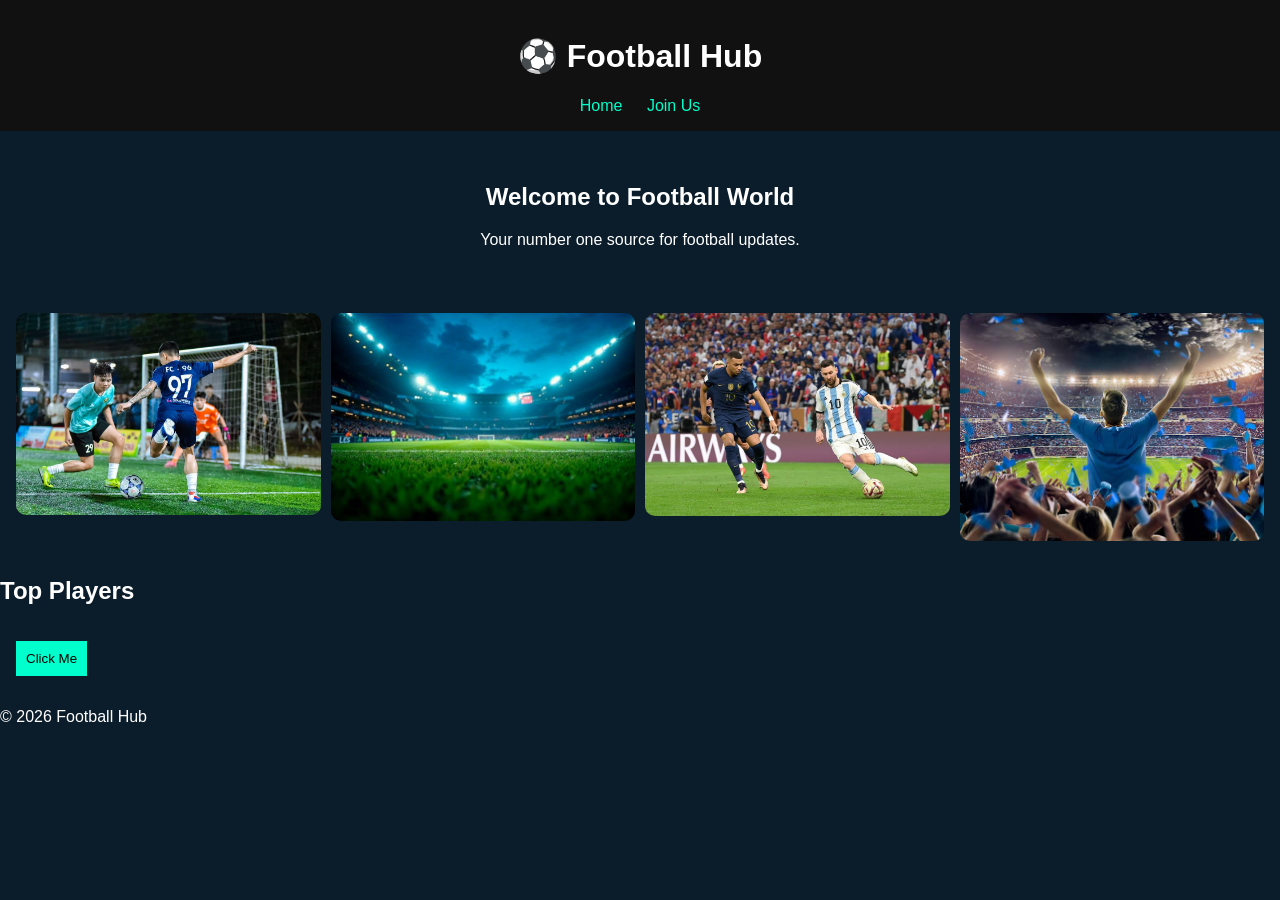
==== week 6/index.html @ 7bc01bdb "THE" ====
<!DOCTYPE html>
<html lang="en">
<head>
  <meta charset="UTF-8">
  <meta name="description" content="Football Hub - Latest football updates and players">
  <meta name="viewport" content="width=device-width, initial-scale=1.0">
  <title>Football Hub</title>
  <link rel="stylesheet" href="styles/styles.css">
  <script defer src="scripts/script.js"></script>
</head>

<body>

<header>
  <h1>⚽ Football Hub</h1>
  <nav>
    <a href="index.html">Home</a>
    <a href="form.html">Join Us</a>
  </nav>
</header>

<main>

<section class="hero">
  <h2>Welcome to Football World</h2>
  <p>Your number one source for football updates.</p>
</section>

<section class="gallery">

  <img src="images/football1.jpg" alt="Football match" loading="lazy">
  <img src="images/football2.jpg" alt="Football stadium" loading="lazy">
  <img src="images/football3.jpg" alt="Football player" loading="lazy">
  <img src="images/football4.jpg" alt="Football fans" loading="lazy">

</section>

<section>
  <h2>Top Players</h2>
  <ul id="playerList"></ul>
</section>

<button id="showMessage">Click Me</button>
<p id="message"></p>

</main>

<footer>
  <p>&copy; 2026 Football Hub</p>
</footer>

</body>
</html>
---- week 6/styles/styles.css ----
body {
  font-family: Arial, sans-serif;
  margin: 0;
  background: #0b1d2a;
  color: white;
}

header {
  background: #111;
  padding: 1rem;
  text-align: center;
}

nav a {
  margin: 0 10px;
  color: #00ffcc;
  text-decoration: none;
}

.hero {
  text-align: center;
  padding: 2rem;
}

.gallery {
  display: grid;
  grid-template-columns: repeat(auto-fit, minmax(200px, 1fr));
  gap: 10px;
  padding: 1rem;
}

.gallery img {
  width: 100%;
  border-radius: 10px;
}

button {
  margin: 1rem;
  padding: 10px;
  background: #00ffcc;
  border: none;
  cursor: pointer;
}

form {
  display: flex;
  flex-direction: column;
  padding: 1rem;
}

input {
  margin-bottom: 10px;
  padding: 8px;
}
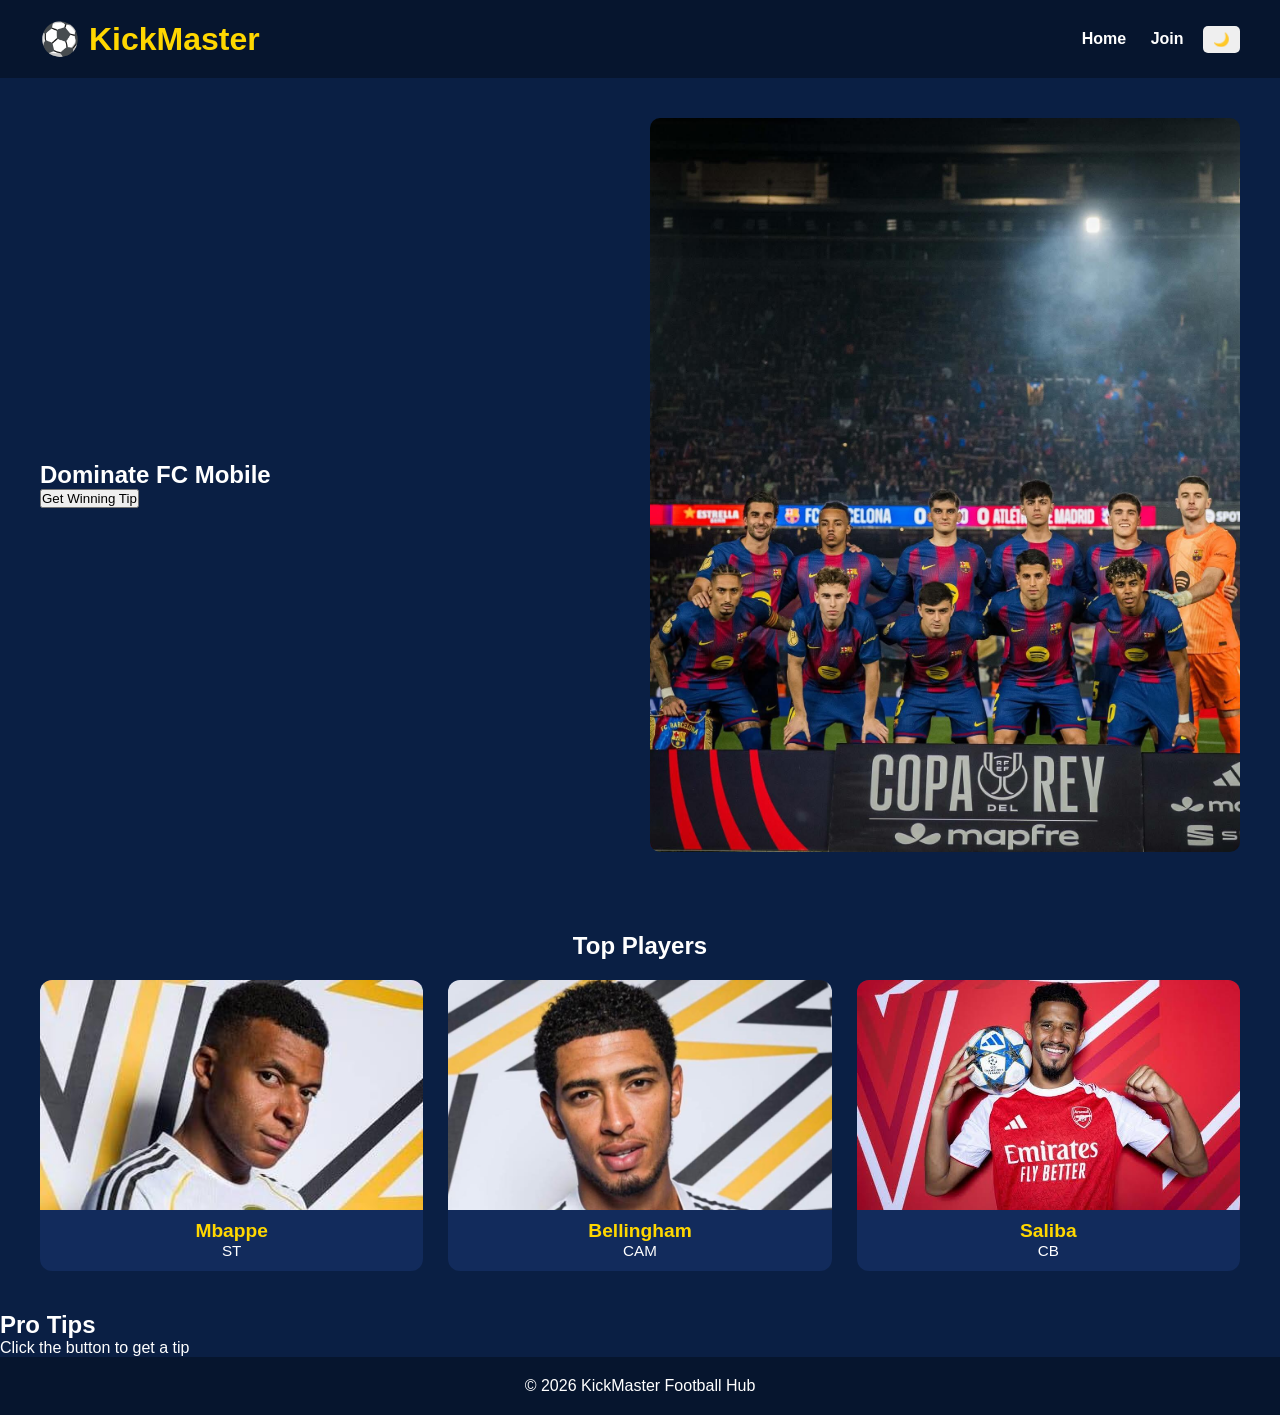
==== commit 54c5fabe: "done" ====
--- a/week 6/index.html
+++ b/week 6/index.html
@@ -1,53 +1,30 @@
-<!DOCTYPE html>
-<html lang="en">
+<!DOCTYPE html><html lang="en">
 <head>
-  <meta charset="UTF-8">
-  <meta name="description" content="Football Hub - Latest football updates and players">
-  <meta name="viewport" content="width=device-width, initial-scale=1.0">
-  <title>Football Hub</title>
-  <link rel="stylesheet" href="styles/styles.css">
-  <script defer src="scripts/script.js"></script>
-</head>
-
-<body>
-
-<header>
-  <h1>⚽ Football Hub</h1>
-  <nav>
-    <a href="index.html">Home</a>
-    <a href="form.html">Join Us</a>
-  </nav>
-</header>
-
-<main>
-
-<section class="hero">
-  <h2>Welcome to Football World</h2>
-  <p>Your number one source for football updates.</p>
-</section>
-
-<section class="gallery">
-
-  <img src="images/football1.jpg" alt="Football match" loading="lazy">
-  <img src="images/football2.jpg" alt="Football stadium" loading="lazy">
-  <img src="images/football3.jpg" alt="Football player" loading="lazy">
-  <img src="images/football4.jpg" alt="Football fans" loading="lazy">
-
-</section>
-
-<section>
-  <h2>Top Players</h2>
-  <ul id="playerList"></ul>
-</section>
-
-<button id="showMessage">Click Me</button>
-<p id="message"></p>
-
-</main>
-
-<footer>
-  <p>&copy; 2026 Football Hub</p>
-</footer>
-
-</body>
+<meta charset="UTF-8">
+<meta name="viewport" content="width=device-width, initial-scale=1.0">
+<meta name="description" content="KickMaster Football Hub - Elite tactics and players for FC Mobile.">
+<meta name="author" content="Jesse Chisom Nnadi"><title>KickMaster Football Hub</title><link rel="stylesheet" href="styles/styles.css">
+<script defer src="scripts/main.js"></script>
+</head><body><header class="header">
+<h1>⚽ KickMaster</h1><nav>
+<a href="index.html">Home</a>
+<a href="form.html">Join</a>
+<button id="themeToggle" aria-label="Toggle theme">🌙</button>
+</nav>
+</header><main><section class="hero">
+<div class="hero-text">
+<h2>Dominate FC Mobile</h2>
+<p id="welcome"></p>
+<button id="newTip" type="button">Get Winning Tip</button>
+</div>
+<img src="images/team.jpg" alt="Professional football team lineup" loading="lazy">
+</section><section class="players-section">
+<h2>Top Players</h2>
+<div id="players" class="grid"></div>
+</section><section class="tips">
+<h2>Pro Tips</h2>
+<p id="tip">Click the button to get a tip</p>
+</section></main><footer>
+<p>&copy; 2026 KickMaster Football Hub</p>
+</footer></body>
 </html>
--- a/week 6/styles/styles.css
+++ b/week 6/styles/styles.css
@@ -1,54 +1,172 @@
+/* ================= RESET ================= */
+* {
+  margin: 0;
+  padding: 0;
+  box-sizing: border-box;
+}
+
+/* ================= BODY ================= */
 body {
   font-family: Arial, sans-serif;
-  margin: 0;
-  background: #0b1d2a;
+  background: #0A1F44;
   color: white;
+  transition: 0.3s;
 }
 
-header {
-  background: #111;
-  padding: 1rem;
-  text-align: center;
+body.light {
+  background: #f4f4f4;
+  color: #111;
 }
 
-nav a {
-  margin: 0 10px;
-  color: #00ffcc;
-  text-decoration: none;
+/* ================= HEADER ================= */
+.header {
+  display: flex;
+  justify-content: space-between;
+  align-items: center;
+  padding: 20px 40px;
+  background: #06152e;
 }
 
-.hero {
-  text-align: center;
-  padding: 2rem;
+body.light .header {
+  background: #ddd;
 }
 
-.gallery {
-  display: grid;
-  grid-template-columns: repeat(auto-fit, minmax(200px, 1fr));
-  gap: 10px;
-  padding: 1rem;
+.header h1 {
+  color: gold;
 }
 
-.gallery img {
+/* ================= NAV ================= */
+nav a {
+  margin-left: 20px;
+  color: white;
+  text-decoration: none;
+  font-weight: bold;
+}
+
+body.light nav a {
+  color: black;
+}
+
+nav a:hover {
+  color: gold;
+}
+
+/* ================= THEME BUTTON ================= */
+#themeToggle {
+  margin-left: 15px;
+  padding: 6px 10px;
+  border: none;
+  border-radius: 5px;
+  cursor: pointer;
+}
+
+/* ================= HERO ================= */
+.hero {
+  display: grid;
+  grid-template-columns: 1fr 1fr;
+  align-items: center;
+  padding: 40px;
+  gap: 20px;
+}
+
+.hero img {
   width: 100%;
   border-radius: 10px;
 }
 
-button {
-  margin: 1rem;
-  padding: 10px;
-  background: #00ffcc;
-  border: none;
-  cursor: pointer;
+/* ================= PLAYER SECTION ================= */
+.players-section {
+  padding: 40px;
+  text-align: center;
 }
 
-form {
+/* GRID */
+.grid {
+  display: grid;
+  grid-template-columns: repeat(auto-fit, minmax(220px, 1fr));
+  gap: 25px;
+  padding-top: 20px;
+}
+
+/* CARD */
+.card {
+  background: #122b5c;
+  border-radius: 12px;
+  overflow: hidden;
+  text-align: center;
+  transition: all 0.3s ease;
+}
+
+body.light .card {
+  background: white;
+}
+
+/* 🔥 IMAGE FIX (THIS SOLVES YOUR ISSUE) */
+.card img {
+  width: 100%;
+  height: 230px;
+  object-fit: cover;
+  object-position: top;
+  display: block;
+}
+
+/* TEXT */
+.card h3 {
+  margin-top: 10px;
+  font-size: 1.2rem;
+  color: gold;
+}
+
+.card p {
+  margin-bottom: 12px;
+  font-size: 0.95rem;
+}
+
+/* HOVER EFFECT */
+.card:hover {
+  transform: translateY(-8px);
+  box-shadow: 0 10px 25px rgba(0, 0, 0, 0.5);
+}
+
+/* ================= FORM ================= */
+.form-box {
+  max-width: 400px;
+  margin: 40px auto;
   display: flex;
   flex-direction: column;
-  padding: 1rem;
+  gap: 10px;
 }
 
-input {
-  margin-bottom: 10px;
-  padding: 8px;
+.form-box input,
+.form-box select {
+  padding: 10px;
+  border-radius: 5px;
+  border: none;
+}
+
+.form-box button {
+  background: gold;
+  border: none;
+  padding: 10px;
+  cursor: pointer;
+  font-weight: bold;
+}
+
+/* ================= FOOTER ================= */
+footer {
+  text-align: center;
+  padding: 20px;
+  background: #06152e;
+}
+
+body.light footer {
+  background: #ddd;
+}
+
+/* ================= RESPONSIVE ================= */
+@media (max-width: 768px) {
+  .hero {
+    grid-template-columns: 1fr;
+    text-align: center;
+  }
 }
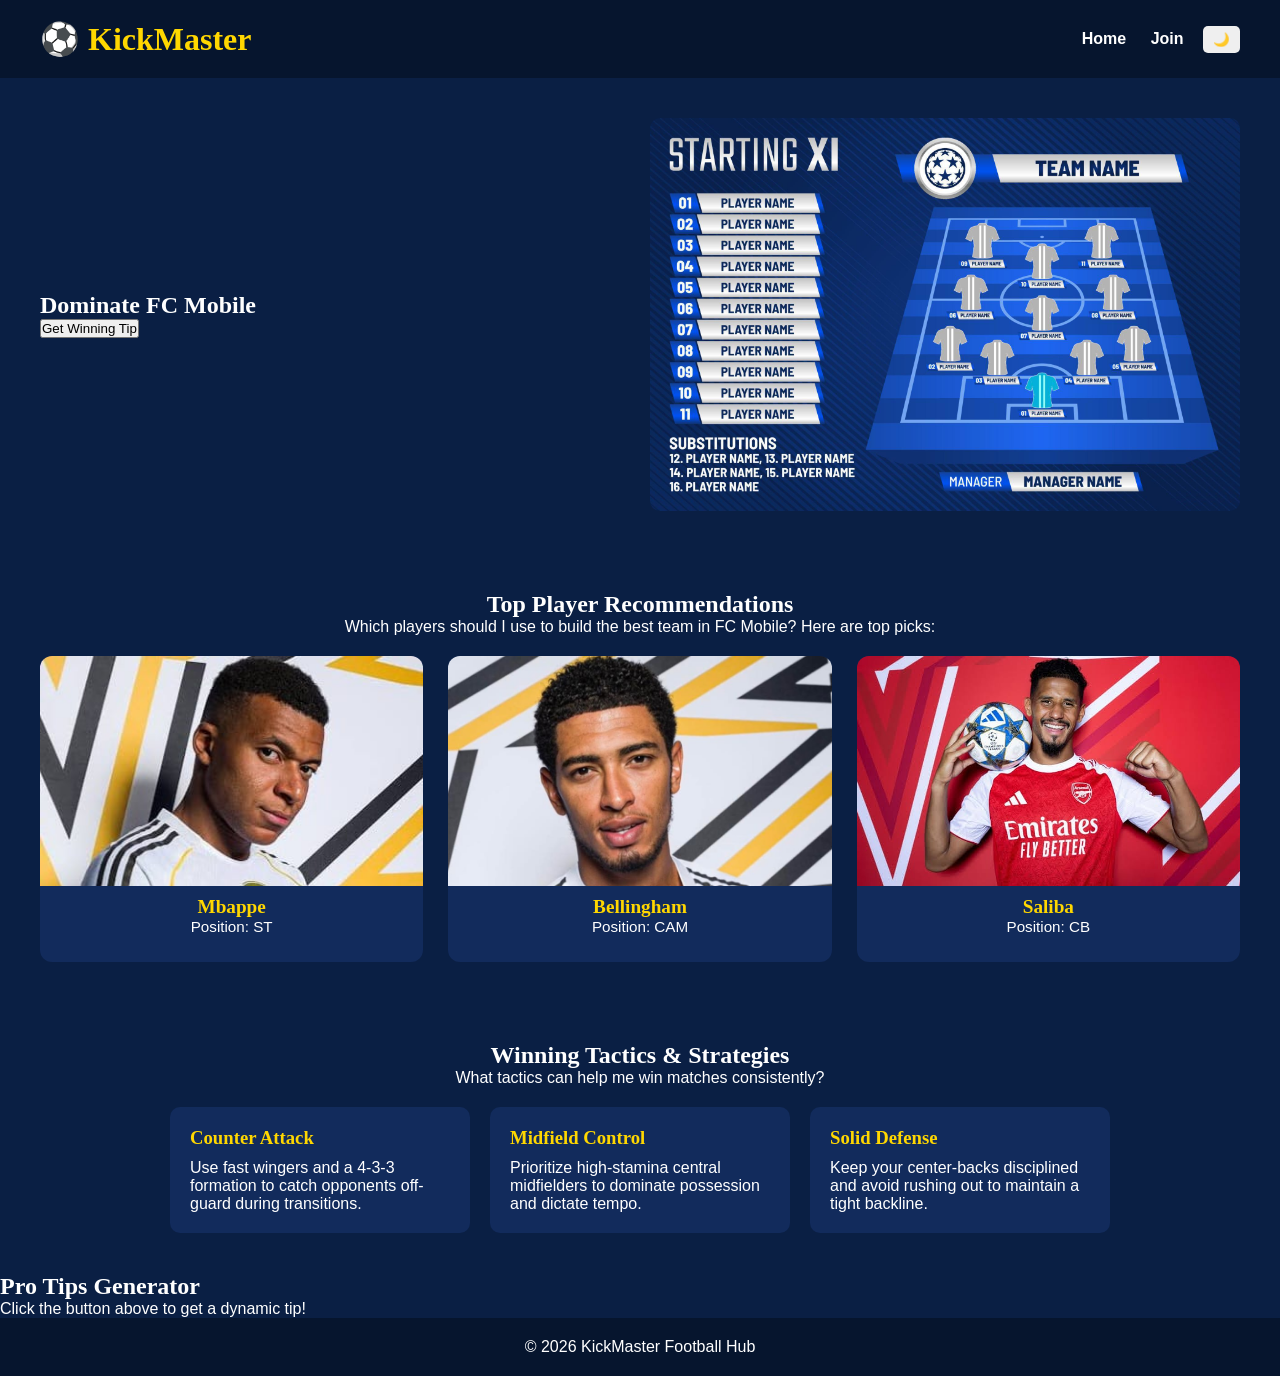
==== commit 744323f8: "hope" ====
--- a/week 6/index.html
+++ b/week 6/index.html
@@ -1,30 +1,70 @@
-<!DOCTYPE html><html lang="en">
+<!DOCTYPE html>
+<html lang="en">
+
 <head>
-<meta charset="UTF-8">
-<meta name="viewport" content="width=device-width, initial-scale=1.0">
-<meta name="description" content="KickMaster Football Hub - Elite tactics and players for FC Mobile.">
-<meta name="author" content="Jesse Chisom Nnadi"><title>KickMaster Football Hub</title><link rel="stylesheet" href="styles/styles.css">
-<script defer src="scripts/main.js"></script>
-</head><body><header class="header">
-<h1>⚽ KickMaster</h1><nav>
-<a href="index.html">Home</a>
-<a href="form.html">Join</a>
-<button id="themeToggle" aria-label="Toggle theme">🌙</button>
-</nav>
-</header><main><section class="hero">
-<div class="hero-text">
-<h2>Dominate FC Mobile</h2>
-<p id="welcome"></p>
-<button id="newTip" type="button">Get Winning Tip</button>
-</div>
-<img src="images/team.jpg" alt="Professional football team lineup" loading="lazy">
-</section><section class="players-section">
-<h2>Top Players</h2>
-<div id="players" class="grid"></div>
-</section><section class="tips">
-<h2>Pro Tips</h2>
-<p id="tip">Click the button to get a tip</p>
-</section></main><footer>
-<p>&copy; 2026 KickMaster Football Hub</p>
-</footer></body>
+    <meta charset="UTF-8">
+    <meta name="viewport" content="width=device-width, initial-scale=1.0">
+    <meta name="description"
+        content="KickMaster Football Hub - Elite tactics, player recommendations, and team-building guides for FC Mobile.">
+    <meta name="author" content="Jesse Chisom Nnadi">
+    <title>KickMaster Football Hub</title>
+    <link rel="stylesheet" href="styles/styles.css">
+    <script defer src="scripts/main.js"></script>
+</head>
+
+<body>
+    <header class="header">
+        <h1>⚽ KickMaster</h1>
+        <nav>
+            <a href="index.html">Home</a>
+            <a href="form.html">Join</a>
+            <button id="themeToggle" aria-label="Toggle theme">🌙</button>
+        </nav>
+    </header>
+    <main>
+        <section class="hero">
+            <div class="hero-text">
+                <h2>Dominate FC Mobile</h2>
+                <p id="welcome"></p>
+                <button id="newTip" type="button">Get Winning Tip</button>
+            </div>
+            <img src="images/team.jpg" alt="Professional football team lineup" loading="lazy">
+        </section>
+
+        <section class="players-section">
+            <h2>Top Player Recommendations</h2>
+            <p>Which players should I use to build the best team in FC Mobile? Here are top picks:</p>
+            <div id="players" class="grid"></div>
+        </section>
+
+        <section class="tactics-section">
+            <h2>Winning Tactics & Strategies</h2>
+            <p>What tactics can help me win matches consistently?</p>
+            <div class="tactics-list">
+                <div class="tactic-card">
+                    <h3>Counter Attack</h3>
+                    <p>Use fast wingers and a 4-3-3 formation to catch opponents off-guard during transitions.</p>
+                </div>
+                <div class="tactic-card">
+                    <h3>Midfield Control</h3>
+                    <p>Prioritize high-stamina central midfielders to dominate possession and dictate tempo.</p>
+                </div>
+                <div class="tactic-card">
+                    <h3>Solid Defense</h3>
+                    <p>Keep your center-backs disciplined and avoid rushing out to maintain a tight backline.</p>
+                </div>
+            </div>
+        </section>
+
+        <section class="tips">
+            <h2>Pro Tips Generator</h2>
+            <p id="tip">Click the button above to get a dynamic tip!</p>
+        </section>
+    </main>
+
+    <footer>
+        <p>&copy; 2026 KickMaster Football Hub</p>
+    </footer>
+</body>
+
 </html>
--- a/week 6/styles/styles.css
+++ b/week 6/styles/styles.css
@@ -1,172 +1,168 @@
-/* ================= RESET ================= */
 * {
-  margin: 0;
-  padding: 0;
-  box-sizing: border-box;
+    margin: 0;
+    padding: 0;
+    box-sizing: border-box;
 }
 
-/* ================= BODY ================= */
 body {
-  font-family: Arial, sans-serif;
-  background: #0A1F44;
-  color: white;
-  transition: 0.3s;
+    font-family: Arial, sans-serif;
+    background: #0A1F44;
+    color: white;
+    transition: 0.3s;
 }
 
 body.light {
-  background: #f4f4f4;
-  color: #111;
+    background: #f4f4f4;
+    color: #111;
 }
 
-/* ================= HEADER ================= */
+h1,
+h2,
+h3 {
+    font-family: Georgia, serif;
+}
+
 .header {
-  display: flex;
-  justify-content: space-between;
-  align-items: center;
-  padding: 20px 40px;
-  background: #06152e;
+    display: flex;
+    justify-content: space-between;
+    align-items: center;
+    padding: 20px 40px;
+    background: #06152e;
 }
 
 body.light .header {
-  background: #ddd;
+    background: #ddd;
 }
 
 .header h1 {
-  color: gold;
+    color: #FFD700;
 }
 
-/* ================= NAV ================= */
 nav a {
-  margin-left: 20px;
-  color: white;
-  text-decoration: none;
-  font-weight: bold;
+    margin-left: 20px;
+    color: white;
+    text-decoration: none;
+    font-weight: bold;
 }
 
 body.light nav a {
-  color: black;
+    color: black;
 }
 
 nav a:hover {
-  color: gold;
+    color: #FFD700;
 }
 
-/* ================= THEME BUTTON ================= */
 #themeToggle {
-  margin-left: 15px;
-  padding: 6px 10px;
-  border: none;
-  border-radius: 5px;
-  cursor: pointer;
+    margin-left: 15px;
+    padding: 6px 10px;
+    border: none;
+    border-radius: 5px;
+    cursor: pointer;
 }
 
-/* ================= HERO ================= */
 .hero {
-  display: grid;
-  grid-template-columns: 1fr 1fr;
-  align-items: center;
-  padding: 40px;
-  gap: 20px;
+    display: grid;
+    grid-template-columns: 1fr 1fr;
+    align-items: center;
+    padding: 40px;
+    gap: 20px;
 }
 
 .hero img {
-  width: 100%;
-  border-radius: 10px;
+    width: 100%;
+    border-radius: 10px;
 }
 
-/* ================= PLAYER SECTION ================= */
-.players-section {
-  padding: 40px;
-  text-align: center;
+.players-section,
+.tactics-section {
+    padding: 40px;
+    text-align: center;
 }
 
-/* GRID */
 .grid {
-  display: grid;
-  grid-template-columns: repeat(auto-fit, minmax(220px, 1fr));
-  gap: 25px;
-  padding-top: 20px;
+    display: grid;
+    grid-template-columns: repeat(auto-fit, minmax(220px, 1fr));
+    gap: 25px;
+    padding-top: 20px;
 }
 
-/* CARD */
 .card {
-  background: #122b5c;
-  border-radius: 12px;
-  overflow: hidden;
-  text-align: center;
-  transition: all 0.3s ease;
+    background: #122b5c;
+    border-radius: 12px;
+    overflow: hidden;
+    text-align: center;
+    transition: all 0.3s ease;
+    padding-bottom: 15px;
 }
 
 body.light .card {
-  background: white;
+    background: white;
 }
 
-/* 🔥 IMAGE FIX (THIS SOLVES YOUR ISSUE) */
 .card img {
-  width: 100%;
-  height: 230px;
-  object-fit: cover;
-  object-position: top;
-  display: block;
+    width: 100%;
+    height: 230px;
+    object-fit: cover;
+    object-position: top;
+    display: block;
 }
 
-/* TEXT */
 .card h3 {
-  margin-top: 10px;
-  font-size: 1.2rem;
-  color: gold;
+    margin-top: 10px;
+    font-size: 1.2rem;
+    color: #FFD700;
 }
 
 .card p {
-  margin-bottom: 12px;
-  font-size: 0.95rem;
+    margin-bottom: 12px;
+    font-size: 0.95rem;
 }
 
-/* HOVER EFFECT */
 .card:hover {
-  transform: translateY(-8px);
-  box-shadow: 0 10px 25px rgba(0, 0, 0, 0.5);
+    transform: translateY(-8px);
+    box-shadow: 0 10px 25px rgba(0, 0, 0, 0.5);
 }
 
-/* ================= FORM ================= */
-.form-box {
-  max-width: 400px;
-  margin: 40px auto;
-  display: flex;
-  flex-direction: column;
-  gap: 10px;
+.tactics-list {
+    display: flex;
+    justify-content: center;
+    gap: 20px;
+    flex-wrap: wrap;
+    margin-top: 20px;
+    text-align: left;
 }
 
-.form-box input,
-.form-box select {
-  padding: 10px;
-  border-radius: 5px;
-  border: none;
+.tactic-card {
+    background: #122b5c;
+    padding: 20px;
+    border-radius: 10px;
+    width: 300px;
 }
 
-.form-box button {
-  background: gold;
-  border: none;
-  padding: 10px;
-  cursor: pointer;
-  font-weight: bold;
+body.light .tactic-card {
+    background: white;
+    border: 1px solid #ccc;
 }
 
-/* ================= FOOTER ================= */
+.tactic-card h3 {
+    color: #FFD700;
+    margin-bottom: 10px;
+}
+
 footer {
-  text-align: center;
-  padding: 20px;
-  background: #06152e;
+    text-align: center;
+    padding: 20px;
+    background: #06152e;
 }
 
 body.light footer {
-  background: #ddd;
+    background: #ddd;
 }
 
-/* ================= RESPONSIVE ================= */
 @media (max-width: 768px) {
-  .hero {
-    grid-template-columns: 1fr;
-    text-align: center;
-  }
+    .hero {
+        grid-template-columns: 1fr;
+        text-align: center;
+    }
 }
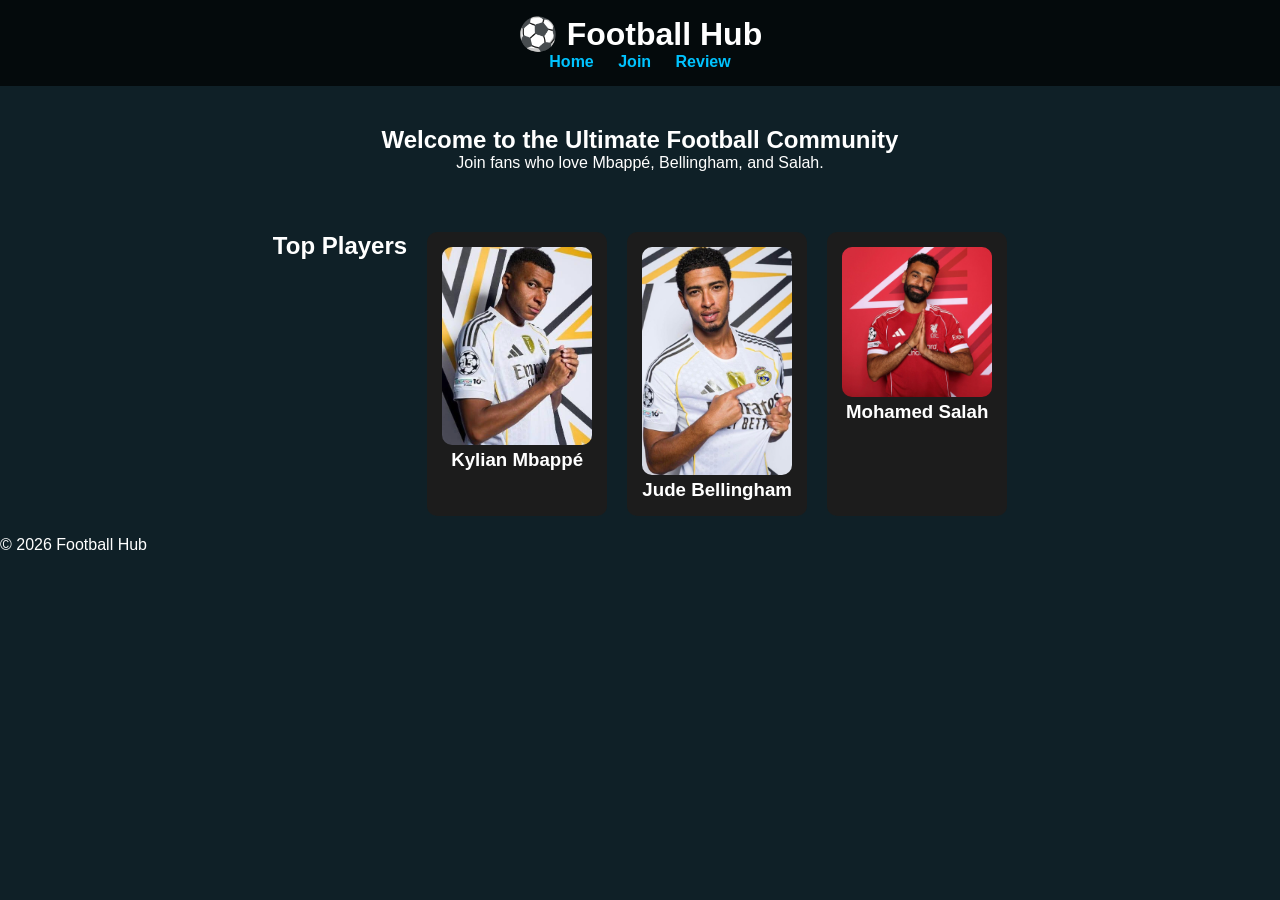
==== commit 136f7c23: "mosiah" ====
--- a/week 6/index.html
+++ b/week 6/index.html
@@ -1,70 +1,54 @@
 <!DOCTYPE html>
 <html lang="en">
-
 <head>
-    <meta charset="UTF-8">
-    <meta name="viewport" content="width=device-width, initial-scale=1.0">
-    <meta name="description"
-        content="KickMaster Football Hub - Elite tactics, player recommendations, and team-building guides for FC Mobile.">
-    <meta name="author" content="Jesse Chisom Nnadi">
-    <title>KickMaster Football Hub</title>
-    <link rel="stylesheet" href="styles/styles.css">
-    <script defer src="scripts/main.js"></script>
+<meta charset="UTF-8">
+<meta name="viewport" content="width=device-width, initial-scale=1.0">
+<title>Football Hub</title>
+<link rel="stylesheet" href="styles/styles.css">
+<script defer src="scripts/main.js"></script>
 </head>
 
 <body>
-    <header class="header">
-        <h1>⚽ KickMaster</h1>
-        <nav>
-            <a href="index.html">Home</a>
-            <a href="form.html">Join</a>
-            <button id="themeToggle" aria-label="Toggle theme">🌙</button>
-        </nav>
-    </header>
-    <main>
-        <section class="hero">
-            <div class="hero-text">
-                <h2>Dominate FC Mobile</h2>
-                <p id="welcome"></p>
-                <button id="newTip" type="button">Get Winning Tip</button>
-            </div>
-            <img src="images/team.jpg" alt="Professional football team lineup" loading="lazy">
-        </section>
 
-        <section class="players-section">
-            <h2>Top Player Recommendations</h2>
-            <p>Which players should I use to build the best team in FC Mobile? Here are top picks:</p>
-            <div id="players" class="grid"></div>
-        </section>
+<header>
+  <h1>⚽ Football Hub</h1>
+  <nav>
+    <a href="index.html">Home</a>
+    <a href="join.html">Join</a>
+    <a href="review.html">Review</a>
+  </nav>
+</header>
 
-        <section class="tactics-section">
-            <h2>Winning Tactics & Strategies</h2>
-            <p>What tactics can help me win matches consistently?</p>
-            <div class="tactics-list">
-                <div class="tactic-card">
-                    <h3>Counter Attack</h3>
-                    <p>Use fast wingers and a 4-3-3 formation to catch opponents off-guard during transitions.</p>
-                </div>
-                <div class="tactic-card">
-                    <h3>Midfield Control</h3>
-                    <p>Prioritize high-stamina central midfielders to dominate possession and dictate tempo.</p>
-                </div>
-                <div class="tactic-card">
-                    <h3>Solid Defense</h3>
-                    <p>Keep your center-backs disciplined and avoid rushing out to maintain a tight backline.</p>
-                </div>
-            </div>
-        </section>
+<main>
+  <section class="hero">
+    <h2>Welcome to the Ultimate Football Community</h2>
+    <p>Join fans who love Mbappé, Bellingham, and Salah.</p>
+  </section>
 
-        <section class="tips">
-            <h2>Pro Tips Generator</h2>
-            <p id="tip">Click the button above to get a dynamic tip!</p>
-        </section>
-    </main>
+  <section class="players">
+    <h2>Top Players</h2>
 
-    <footer>
-        <p>&copy; 2026 KickMaster Football Hub</p>
-    </footer>
+    <div class="card">
+      <img src="images/mbappe.jpg" alt="Mbappe" loading="lazy">
+      <h3>Kylian Mbappé</h3>
+    </div>
+
+    <div class="card">
+      <img src="images/bellingham.jpg" alt="Bellingham" loading="lazy">
+      <h3>Jude Bellingham</h3>
+    </div>
+
+    <div class="card">
+      <img src="images/salah.jpg" alt="Salah" loading="lazy">
+      <h3>Mohamed Salah</h3>
+    </div>
+
+  </section>
+</main>
+
+<footer>
+  <p>&copy; 2026 Football Hub</p>
+</footer>
+
 </body>
-
 </html>
--- a/week 6/styles/styles.css
+++ b/week 6/styles/styles.css
@@ -1,168 +1,72 @@
 * {
-    margin: 0;
-    padding: 0;
-    box-sizing: border-box;
+  margin: 0;
+  padding: 0;
+  box-sizing: border-box;
 }
 
 body {
-    font-family: Arial, sans-serif;
-    background: #0A1F44;
-    color: white;
-    transition: 0.3s;
+  font-family: Arial, sans-serif;
+  background: #0f2027;
+  color: white;
 }
 
-body.light {
-    background: #f4f4f4;
-    color: #111;
-}
-
-h1,
-h2,
-h3 {
-    font-family: Georgia, serif;
-}
-
-.header {
-    display: flex;
-    justify-content: space-between;
-    align-items: center;
-    padding: 20px 40px;
-    background: #06152e;
-}
-
-body.light .header {
-    background: #ddd;
-}
-
-.header h1 {
-    color: #FFD700;
+header {
+  background: rgba(0,0,0,0.7);
+  padding: 15px;
+  text-align: center;
 }
 
 nav a {
-    margin-left: 20px;
-    color: white;
-    text-decoration: none;
-    font-weight: bold;
-}
-
-body.light nav a {
-    color: black;
-}
-
-nav a:hover {
-    color: #FFD700;
-}
-
-#themeToggle {
-    margin-left: 15px;
-    padding: 6px 10px;
-    border: none;
-    border-radius: 5px;
-    cursor: pointer;
+  margin: 10px;
+  color: #00c3ff;
+  text-decoration: none;
+  font-weight: bold;
 }
 
 .hero {
-    display: grid;
-    grid-template-columns: 1fr 1fr;
-    align-items: center;
-    padding: 40px;
-    gap: 20px;
+  text-align: center;
+  padding: 40px;
 }
 
-.hero img {
-    width: 100%;
-    border-radius: 10px;
-}
-
-.players-section,
-.tactics-section {
-    padding: 40px;
-    text-align: center;
-}
-
-.grid {
-    display: grid;
-    grid-template-columns: repeat(auto-fit, minmax(220px, 1fr));
-    gap: 25px;
-    padding-top: 20px;
+.players {
+  display: flex;
+  justify-content: center;
+  gap: 20px;
+  padding: 20px;
 }
 
 .card {
-    background: #122b5c;
-    border-radius: 12px;
-    overflow: hidden;
-    text-align: center;
-    transition: all 0.3s ease;
-    padding-bottom: 15px;
+  background: #1c1c1c;
+  padding: 15px;
+  border-radius: 10px;
+  text-align: center;
+  transition: 0.3s;
 }
 
-body.light .card {
-    background: white;
+.card:hover {
+  transform: scale(1.05);
 }
 
 .card img {
-    width: 100%;
-    height: 230px;
-    object-fit: cover;
-    object-position: top;
-    display: block;
+  width: 150px;
+  border-radius: 10px;
 }
 
-.card h3 {
-    margin-top: 10px;
-    font-size: 1.2rem;
-    color: #FFD700;
+form {
+  max-width: 400px;
+  margin: auto;
+  display: flex;
+  flex-direction: column;
+  gap: 10px;
 }
 
-.card p {
-    margin-bottom: 12px;
-    font-size: 0.95rem;
+button {
+  background: #00c3ff;
+  border: none;
+  padding: 10px;
+  cursor: pointer;
 }
 
-.card:hover {
-    transform: translateY(-8px);
-    box-shadow: 0 10px 25px rgba(0, 0, 0, 0.5);
-}
-
-.tactics-list {
-    display: flex;
-    justify-content: center;
-    gap: 20px;
-    flex-wrap: wrap;
-    margin-top: 20px;
-    text-align: left;
-}
-
-.tactic-card {
-    background: #122b5c;
-    padding: 20px;
-    border-radius: 10px;
-    width: 300px;
-}
-
-body.light .tactic-card {
-    background: white;
-    border: 1px solid #ccc;
-}
-
-.tactic-card h3 {
-    color: #FFD700;
-    margin-bottom: 10px;
-}
-
-footer {
-    text-align: center;
-    padding: 20px;
-    background: #06152e;
-}
-
-body.light footer {
-    background: #ddd;
-}
-
-@media (max-width: 768px) {
-    .hero {
-        grid-template-columns: 1fr;
-        text-align: center;
-    }
+#members {
+  padding: 20px;
 }
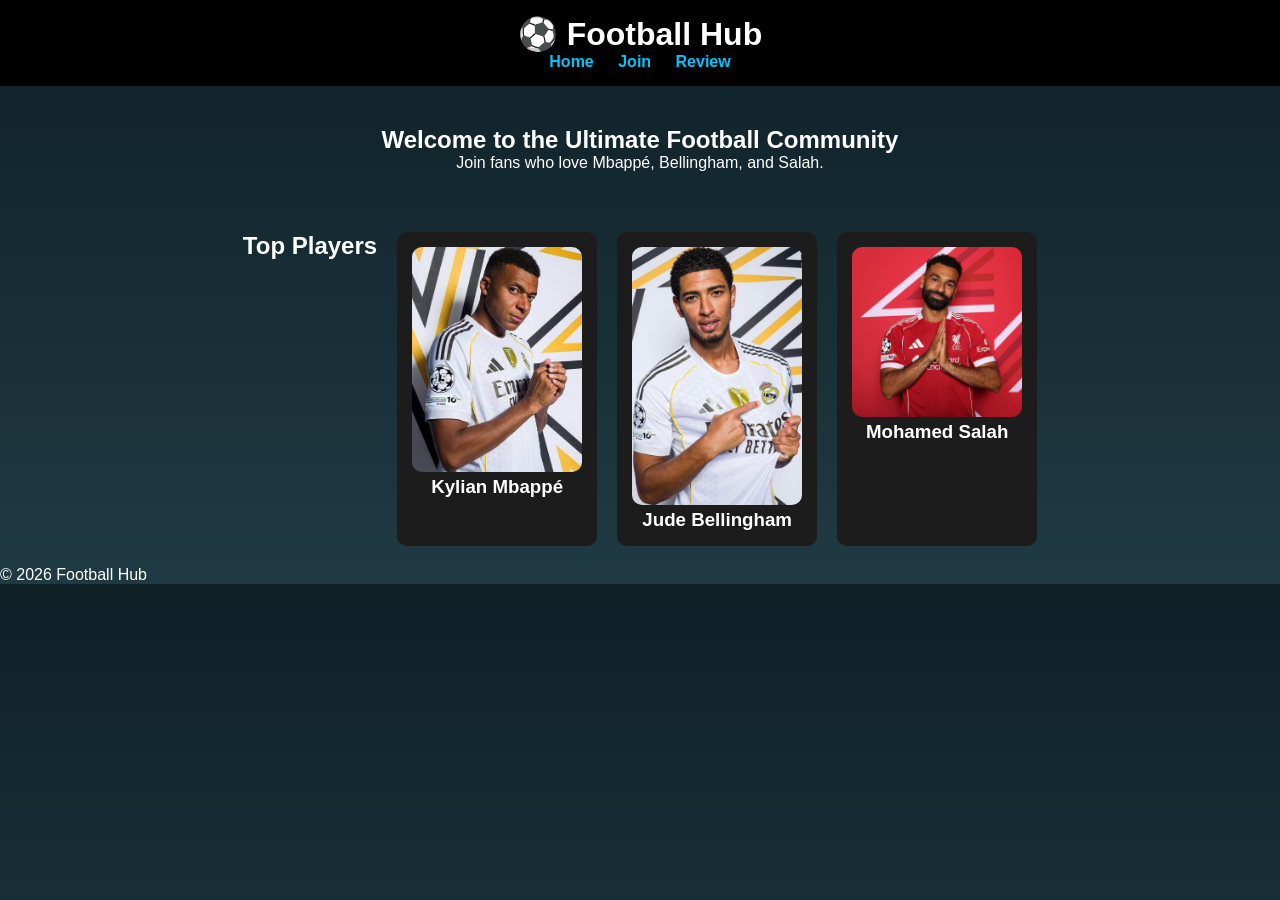
==== commit 83f58bd8: "yoo" ====
--- a/week 6/index.html
+++ b/week 6/index.html
@@ -20,30 +20,32 @@
 </header>
 
 <main>
-  <section class="hero">
-    <h2>Welcome to the Ultimate Football Community</h2>
-    <p>Join fans who love Mbappé, Bellingham, and Salah.</p>
-  </section>
 
-  <section class="players">
-    <h2>Top Players</h2>
+<section class="hero">
+  <h2>Welcome to the Ultimate Football Community</h2>
+  <p>Join fans who love Mbappé, Bellingham, and Salah.</p>
+</section>
 
-    <div class="card">
-      <img src="images/mbappe.jpg" alt="Mbappe" loading="lazy">
-      <h3>Kylian Mbappé</h3>
-    </div>
+<section class="players">
+  <h2>Top Players</h2>
 
-    <div class="card">
-      <img src="images/bellingham.jpg" alt="Bellingham" loading="lazy">
-      <h3>Jude Bellingham</h3>
-    </div>
+  <div class="card">
+    <img src="images/mbappe.jpg" alt="Kylian Mbappe" loading="lazy">
+    <h3>Kylian Mbappé</h3>
+  </div>
 
-    <div class="card">
-      <img src="images/salah.jpg" alt="Salah" loading="lazy">
-      <h3>Mohamed Salah</h3>
-    </div>
+  <div class="card">
+    <img src="images/bellingham.jpg" alt="Jude Bellingham" loading="lazy">
+    <h3>Jude Bellingham</h3>
+  </div>
 
-  </section>
+  <div class="card">
+    <img src="images/salah.jpg" alt="Mohamed Salah" loading="lazy">
+    <h3>Mohamed Salah</h3>
+  </div>
+
+</section>
+
 </main>
 
 <footer>
--- a/week 6/styles/styles.css
+++ b/week 6/styles/styles.css
@@ -6,12 +6,12 @@
 
 body {
   font-family: Arial, sans-serif;
-  background: #0f2027;
+  background: linear-gradient(#0f2027, #203a43);
   color: white;
 }
 
 header {
-  background: rgba(0,0,0,0.7);
+  background: #000;
   padding: 15px;
   text-align: center;
 }
@@ -23,6 +23,10 @@
   font-weight: bold;
 }
 
+nav a:hover {
+  color: white;
+}
+
 .hero {
   text-align: center;
   padding: 40px;
@@ -30,6 +34,7 @@
 
 .players {
   display: flex;
+  flex-wrap: wrap;
   justify-content: center;
   gap: 20px;
   padding: 20px;
@@ -40,6 +45,7 @@
   padding: 15px;
   border-radius: 10px;
   text-align: center;
+  width: 200px;
   transition: 0.3s;
 }
 
@@ -48,7 +54,7 @@
 }
 
 .card img {
-  width: 150px;
+  width: 100%;
   border-radius: 10px;
 }
 
@@ -58,6 +64,7 @@
   display: flex;
   flex-direction: column;
   gap: 10px;
+  padding: 20px;
 }
 
 button {
@@ -65,8 +72,17 @@
   border: none;
   padding: 10px;
   cursor: pointer;
+  font-weight: bold;
+}
+
+button:hover {
+  background: #0099cc;
 }
 
 #members {
+  display: flex;
+  flex-wrap: wrap;
+  gap: 15px;
   padding: 20px;
+  justify-content: center;
 }
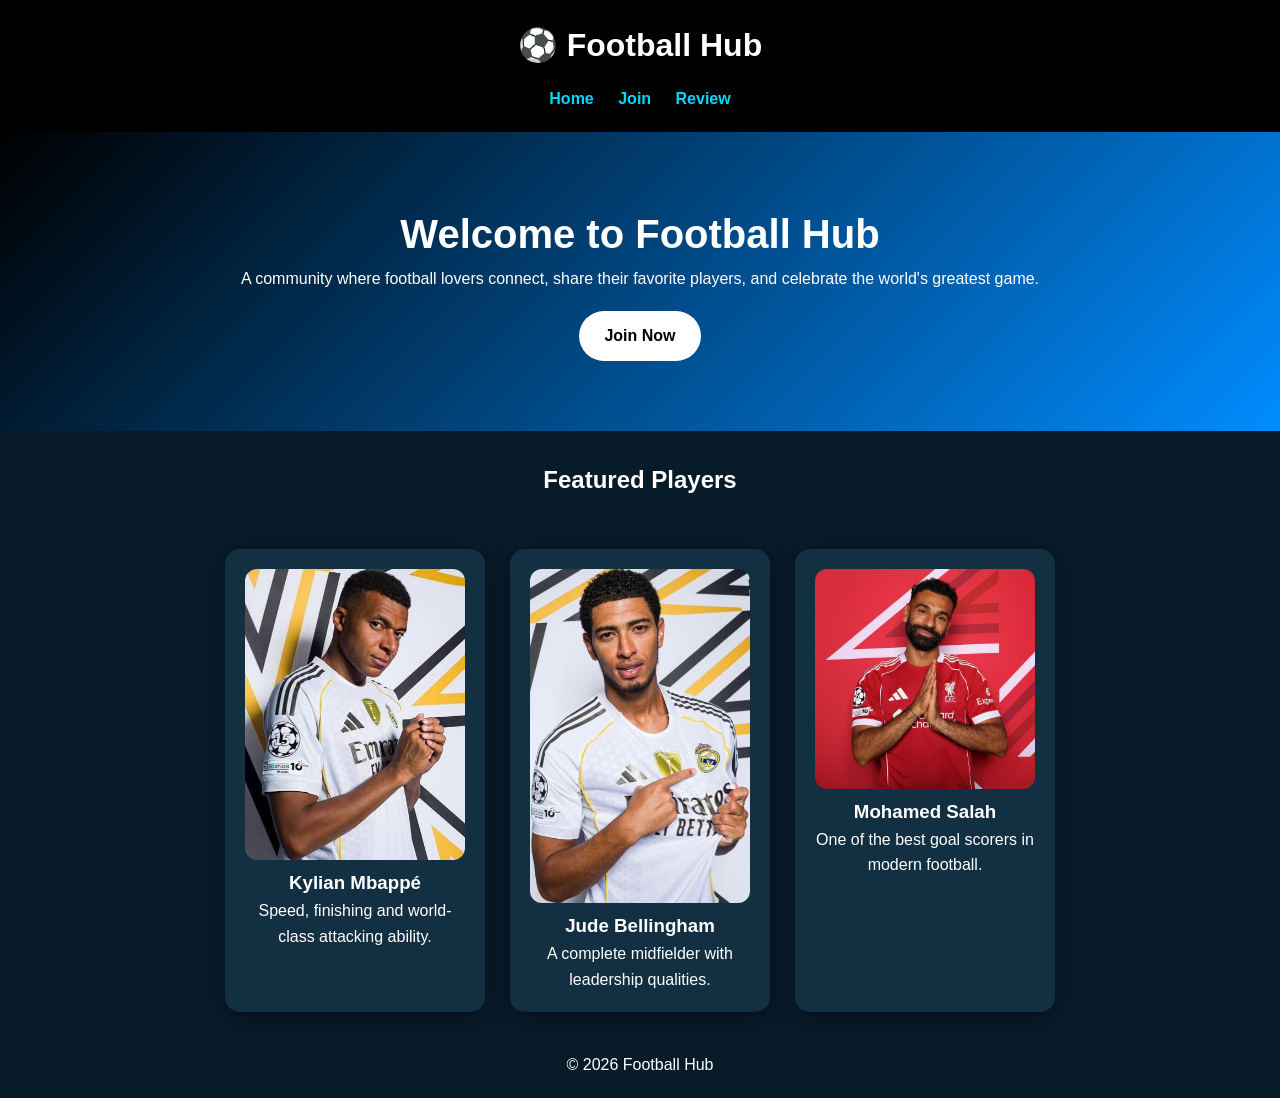
==== commit 0e6ff2b0: "will" ====
--- a/week 6/index.html
+++ b/week 6/index.html
@@ -3,7 +3,9 @@
 <head>
 <meta charset="UTF-8">
 <meta name="viewport" content="width=device-width, initial-scale=1.0">
+
 <title>Football Hub</title>
+
 <link rel="stylesheet" href="styles/styles.css">
 <script defer src="scripts/main.js"></script>
 </head>
@@ -11,46 +13,73 @@
 <body>
 
 <header>
-  <h1>⚽ Football Hub</h1>
-  <nav>
-    <a href="index.html">Home</a>
-    <a href="join.html">Join</a>
-    <a href="review.html">Review</a>
-  </nav>
+<h1>⚽ Football Hub</h1>
+
+<nav>
+<a href="index.html">Home</a>
+<a href="join.html">Join</a>
+<a href="review.html">Review</a>
+</nav>
+
 </header>
+
 
 <main>
 
 <section class="hero">
-  <h2>Welcome to the Ultimate Football Community</h2>
-  <p>Join fans who love Mbappé, Bellingham, and Salah.</p>
-</section>
 
-<section class="players">
-  <h2>Top Players</h2>
+<h2>Welcome to Football Hub</h2>
 
-  <div class="card">
-    <img src="images/mbappe.jpg" alt="Kylian Mbappe" loading="lazy">
-    <h3>Kylian Mbappé</h3>
-  </div>
+<p>
+A community where football lovers connect,
+share their favorite players, and celebrate the world's greatest game.
+</p>
 
-  <div class="card">
-    <img src="images/bellingham.jpg" alt="Jude Bellingham" loading="lazy">
-    <h3>Jude Bellingham</h3>
-  </div>
-
-  <div class="card">
-    <img src="images/salah.jpg" alt="Mohamed Salah" loading="lazy">
-    <h3>Mohamed Salah</h3>
-  </div>
+<a class="btn" href="join.html">Join Now</a>
 
 </section>
 
+
+<section>
+
+<h2 class="title">Featured Players</h2>
+
+<div class="players">
+
+
+<div class="card">
+<img src="images/mbappe.jpg" alt="Kylian Mbappe" loading="lazy">
+<h3>Kylian Mbappé</h3>
+<p>Speed, finishing and world-class attacking ability.</p>
+</div>
+
+
+<div class="card">
+<img src="images/bellingham.jpg" alt="Jude Bellingham" loading="lazy">
+<h3>Jude Bellingham</h3>
+<p>A complete midfielder with leadership qualities.</p>
+</div>
+
+
+<div class="card">
+<img src="images/salah.jpg" alt="Mohamed Salah" loading="lazy">
+<h3>Mohamed Salah</h3>
+<p>One of the best goal scorers in modern football.</p>
+</div>
+
+
+</div>
+
+</section>
+
+
 </main>
 
+
 <footer>
-  <p>&copy; 2026 Football Hub</p>
+<p>© 2026 Football Hub</p>
 </footer>
+
 
 </body>
 </html>
--- a/week 6/styles/styles.css
+++ b/week 6/styles/styles.css
@@ -1,88 +1,227 @@
-* {
-  margin: 0;
-  padding: 0;
-  box-sizing: border-box;
-}
-
-body {
-  font-family: Arial, sans-serif;
-  background: linear-gradient(#0f2027, #203a43);
-  color: white;
-}
-
-header {
-  background: #000;
-  padding: 15px;
-  text-align: center;
-}
-
-nav a {
-  margin: 10px;
-  color: #00c3ff;
-  text-decoration: none;
-  font-weight: bold;
-}
-
-nav a:hover {
-  color: white;
-}
-
-.hero {
-  text-align: center;
-  padding: 40px;
-}
-
-.players {
-  display: flex;
-  flex-wrap: wrap;
-  justify-content: center;
-  gap: 20px;
-  padding: 20px;
-}
-
-.card {
-  background: #1c1c1c;
-  padding: 15px;
-  border-radius: 10px;
-  text-align: center;
-  width: 200px;
-  transition: 0.3s;
-}
-
-.card:hover {
-  transform: scale(1.05);
-}
-
-.card img {
-  width: 100%;
-  border-radius: 10px;
-}
-
-form {
-  max-width: 400px;
-  margin: auto;
-  display: flex;
-  flex-direction: column;
-  gap: 10px;
-  padding: 20px;
-}
-
-button {
-  background: #00c3ff;
-  border: none;
-  padding: 10px;
-  cursor: pointer;
-  font-weight: bold;
-}
-
-button:hover {
-  background: #0099cc;
-}
-
-#members {
-  display: flex;
-  flex-wrap: wrap;
-  gap: 15px;
-  padding: 20px;
-  justify-content: center;
+*{
+margin:0;
+padding:0;
+box-sizing:border-box;
+}
+
+
+body{
+
+font-family:'Segoe UI',Arial,sans-serif;
+
+background:#081b29;
+
+color:white;
+
+line-height:1.6;
+
+}
+
+
+header{
+
+background:#000;
+
+padding:20px;
+
+text-align:center;
+
+}
+
+
+nav{
+
+margin-top:15px;
+
+}
+
+
+nav a{
+
+color:#00d9ff;
+
+margin:10px;
+
+text-decoration:none;
+
+font-weight:bold;
+
+}
+
+
+nav a:hover{
+
+color:white;
+
+}
+
+
+.hero{
+
+text-align:center;
+
+padding:70px 20px;
+
+background:linear-gradient(135deg,#000,#008cff);
+
+}
+
+
+.hero h2{
+
+font-size:2.5rem;
+
+}
+
+
+.btn{
+
+display:inline-block;
+
+margin-top:20px;
+
+padding:12px 25px;
+
+background:white;
+
+color:black;
+
+border-radius:30px;
+
+text-decoration:none;
+
+font-weight:bold;
+
+}
+
+
+.title{
+
+text-align:center;
+
+margin:30px;
+
+}
+
+
+.players{
+
+display:flex;
+
+justify-content:center;
+
+flex-wrap:wrap;
+
+gap:25px;
+
+padding:20px;
+
+}
+
+
+.card{
+
+background:#132f42;
+
+width:260px;
+
+padding:20px;
+
+border-radius:15px;
+
+text-align:center;
+
+box-shadow:0 5px 20px rgba(0,0,0,.4);
+
+transition:.3s;
+
+}
+
+
+.card:hover{
+
+transform:translateY(-8px);
+
+}
+
+
+.card img{
+
+width:100%;
+
+border-radius:12px;
+
+}
+
+
+form{
+
+max-width:400px;
+
+margin:50px auto;
+
+display:flex;
+
+flex-direction:column;
+
+gap:15px;
+
+background:#132f42;
+
+padding:30px;
+
+border-radius:15px;
+
+}
+
+
+input{
+
+padding:12px;
+
+border-radius:8px;
+
+border:none;
+
+}
+
+
+button{
+
+padding:12px;
+
+background:#00d9ff;
+
+border:none;
+
+border-radius:8px;
+
+font-weight:bold;
+
+cursor:pointer;
+
+}
+
+
+#members{
+
+display:flex;
+
+justify-content:center;
+
+flex-wrap:wrap;
+
+gap:20px;
+
+padding:20px;
+
+}
+
+
+footer{
+
+text-align:center;
+
+padding:20px;
+
 }
